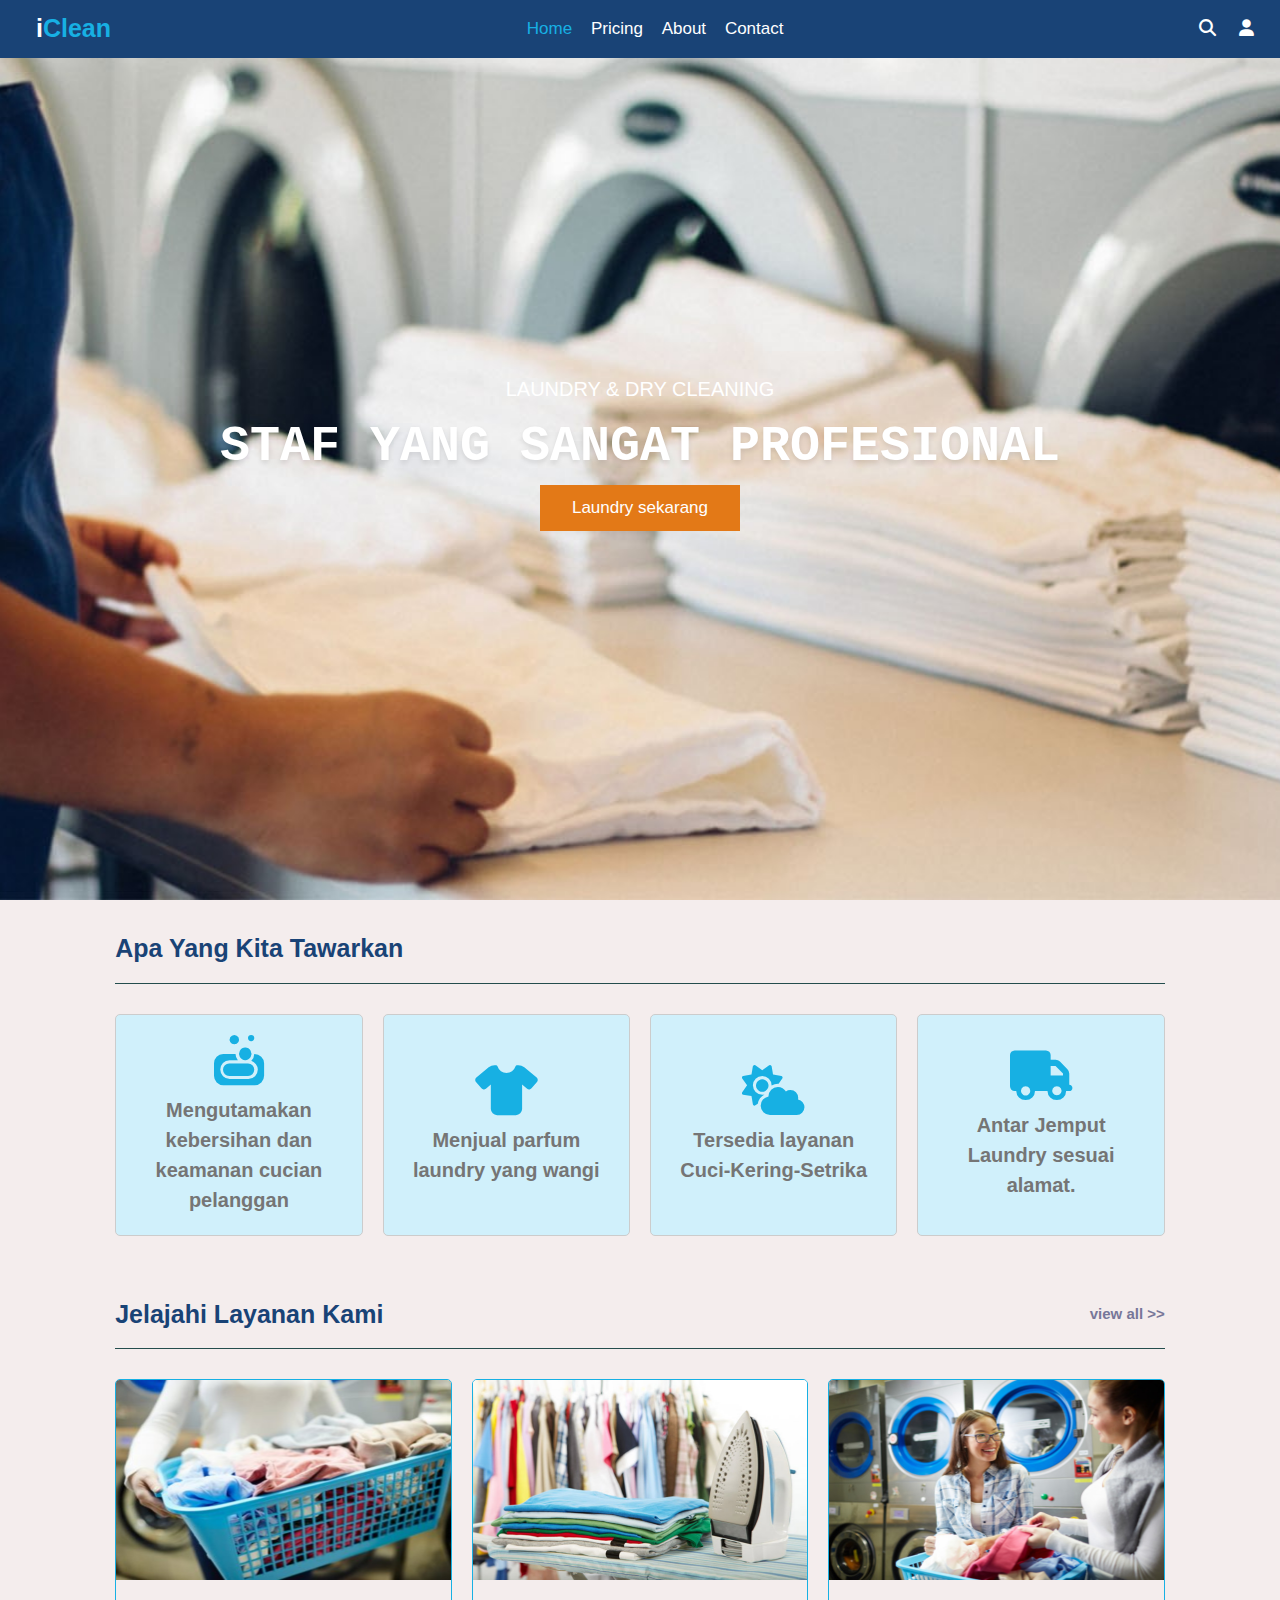
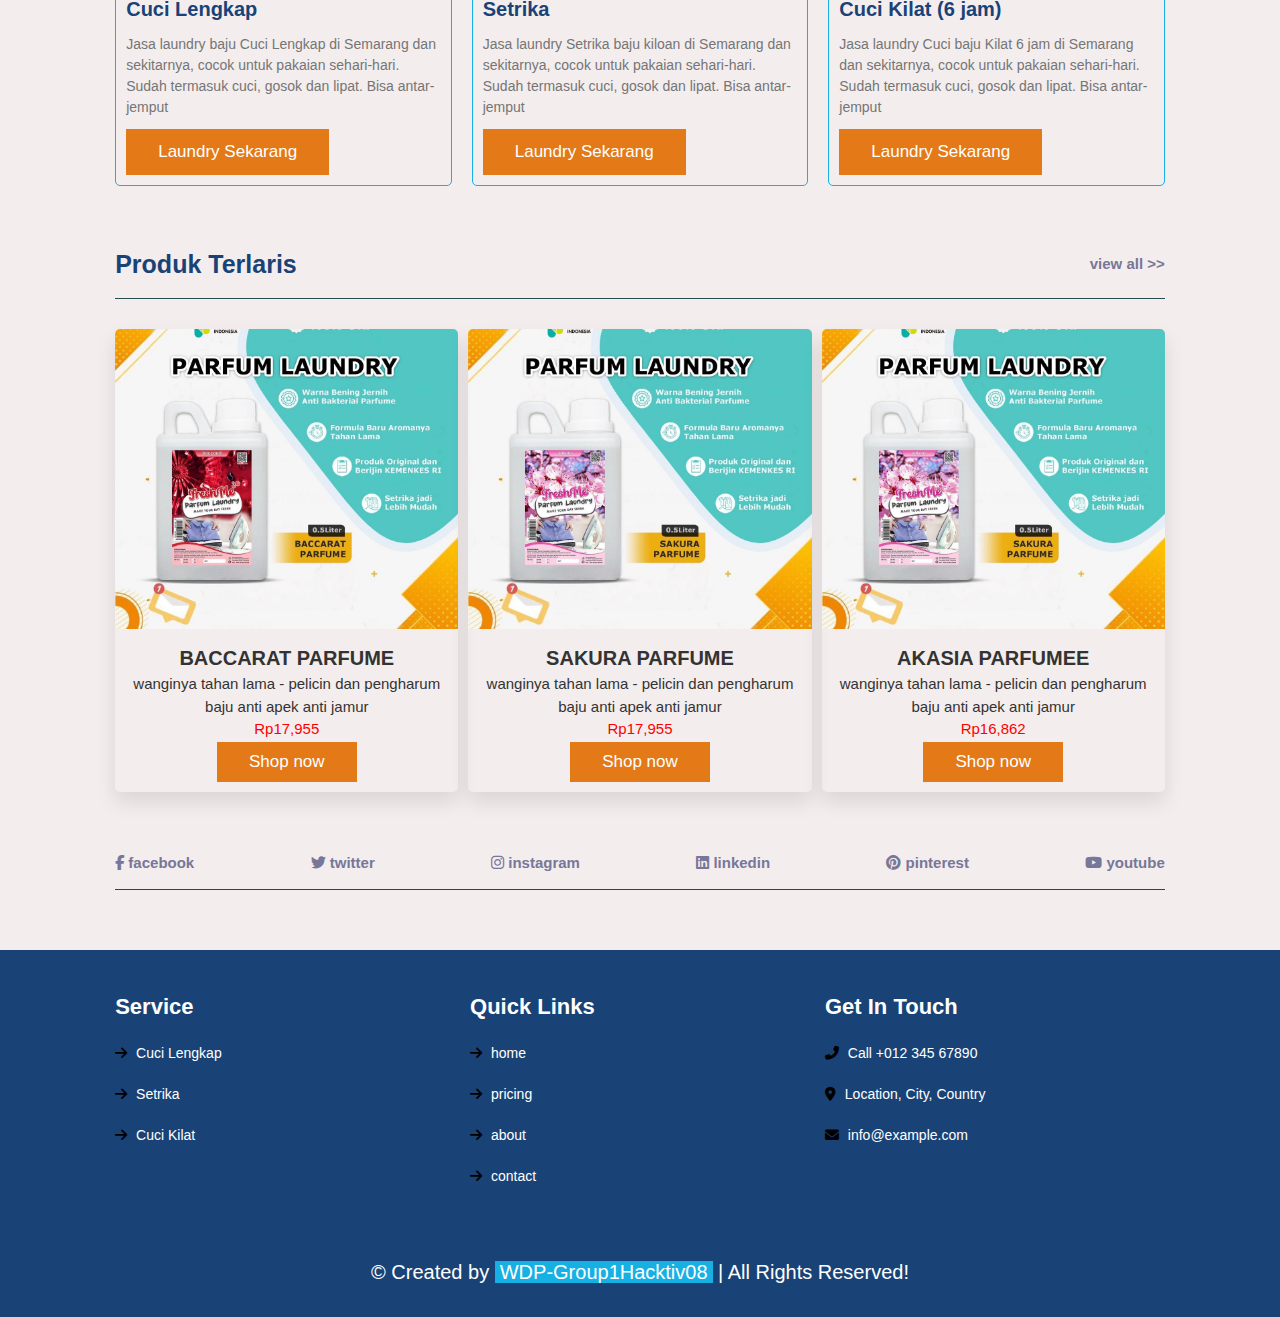
==== index.html @ bb3a73ad "memperbarui tampilan" ====
<!DOCTYPE html>
<html lang="en">

<head>
  <meta charset="UTF-8" />
  <meta http-equiv="X-UA-Compatible" content="IE=edge" />
  <meta name="viewport" content="width=device-width, initial-scale=1.0" />
  <link rel="stylesheet" type="text/css" href="css/style.css" />
  <link rel="stylesheet" href="https://cdnjs.cloudflare.com/ajax/libs/font-awesome/6.4.0/css/all.min.css" />
  <link href="https://unpkg.com/boxicons@2.1.1/css/boxicons.min.css" rel="stylesheet" />

  <title>iClean</title>
</head>

<body>
  <!-- Navbar Start -->
  <header>
    <div id="menu-bar" class="fas fa-bars"></div>

    <a href="index.html" class="logo"><span class="text-primary">i</span>Clean</a>

    <nav class="navbar">
      <a href="index.html" class="active">Home</a>
      <a href="pricing.html">Pricing</a>
      <a href="about.html">About</a>
      <a href="contact.html">Contact</a>
    </nav>

    <div class="icons">
      <i class="fas fa-search" id="search-btn"></i>
      <a href="login.html"><i class="fas fa-user" id="login-btn"></i></a>
    </div>

    <form action="" class="search-bar-container">
      <input type="search" id="search-bar" placeholder="search here..." />
      <label for="search-bar" class="fas fa-search"></label>
    </form>
  </header>
  <!-- Navbar End -->

  <!-- Carousel Start -->
  <section class="home" id="home" style="background-image: url('gambar/bg.jpg');">
    <div class="content">
      <p>LAUNDRY & DRY CLEANING</p>
      <h3>Staf yang Sangat Profesional</h3>
      <a href="pricing.html" class="btn">Laundry sekarang</a>
    </div>
  </section>
  <!-- Carousel End -->

  <!-- Services Start -->
  <section>
    <h1 class="title"><span>Apa Yang Kita Tawarkan</span></h1>
    <div class="icon-grid">
      <div class="icon-box">
        <i class="fa fa-soap"></i>
        <h4>Mengutamakan kebersihan dan keamanan cucian pelanggan</h4>
      </div>
      <div class="icon-box">
        <i class="fa fa-tshirt"></i>
        <h4>Menjual parfum laundry yang wangi</h4>
      </div>
      <div class="icon-box">
        <i class="fa fa-cloud-sun"></i>
        <h4>Tersedia layanan Cuci-Kering-Setrika</h4>
      </div>
      <div class="icon-box">
        <i class="fa fa-truck"></i>
        <h4>Antar Jemput Laundry sesuai alamat.</h4>
      </div>
    </div>
  </section>
  <!-- Services End -->

  <!-- Service Start -->
  <section class="packages" id="packages">

    <h1 class="title"> <span>Jelajahi Layanan Kami</span> <a href="pricing.html">view all >></a> </h1>

    <div class="produk-container">
      <div class="produk">
        <img src="gambar/service1.png" alt="Card Image">
        <div class="produk-body">
          <h5 class="produk-title">Cuci Lengkap</h5>
          <p class="produk-text">Jasa laundry baju Cuci Lengkap di Semarang dan sekitarnya, cocok untuk pakaian
            sehari-hari. Sudah termasuk cuci, gosok dan lipat. Bisa antar-jemput</p>
          <a href="pricing.html" class="btn btn-primary">Laundry Sekarang</a>
        </div>
      </div>
      <div class="produk">
        <img src="gambar/service2.png" alt="produk Image">
        <div class="produk-body">
          <h5 class="produk-title">Setrika</h5>
          <p class="produk-text">Jasa laundry Setrika baju kiloan di Semarang dan sekitarnya, cocok untuk pakaian
            sehari-hari. Sudah termasuk cuci, gosok dan lipat. Bisa antar-jemput</p>
          <a href="pricing.html" class="btn btn-primary">Laundry Sekarang</a>
        </div>
      </div>
      <div class="produk">
        <img src="gambar/service3.png" alt="produk Image">
        <div class="produk-body">
          <h5 class="produk-title">Cuci Kilat (6 jam)</h5>
          <p class="produk-text">Jasa laundry Cuci baju Kilat 6 jam di Semarang dan sekitarnya, cocok untuk pakaian
            sehari-hari. Sudah termasuk cuci, gosok dan lipat. Bisa antar-jemput</p>
          <a href="pricing.html" class="btn btn-primary">Laundry Sekarang</a>
        </div>
      </div>
  </section>
  <!-- Service End -->

  <!-- Produk Start -->
  <section class="packages" id="packages">

    <h1 class="title"> <span>Produk Terlaris</span> <a href="produk.html">view all >></a> </h1>

    <div class="box-container">
      <div class="box">
        <img src="gambar/produk11.jpeg" alt="">
        <div class="content">
          <h3>BACCARAT PARFUME</h3>
          <p>wanginya tahan lama - pelicin dan pengharum baju anti apek anti jamur</p>
          <div class="price">Rp17,955</div>
          <button class="btn" onclick="myFunction()">Shop now</button>
        </div>
      </div>

      <div class="box">
        <img src="gambar/produk5.jpeg" alt="">
        <div class="content">
          <h3>SAKURA PARFUME</h3>
          <p>wanginya tahan lama - pelicin dan pengharum baju anti apek anti jamur</p>
          <div class=" price">Rp17,955</div>
          <button class="btn" onclick="myFunction()">Shop now</button>
        </div>
      </div>

      <div class="box">
        <img src="gambar/produk5.jpeg" alt="">
        <div class="content">
          <h3>AKASIA PARFUMEE</h3>
          <p>wanginya tahan lama - pelicin dan pengharum baju anti apek anti jamur</p>
          <div class="price">Rp16,862</div>
          <button class="btn" onclick="myFunction()">Shop now</button>
        </div>
      </div>

    </div>

  </section>
  <!-- Produk End -->

  <!-- Footer Start -->
  <section>
    <h1 class="title">
      <a href="#"> <i class="fab fa-facebook-f"></i> facebook</a>
      <a href="#"> <i class="fab fa-twitter"></i> twitter</a>
      <a href="#"> <i class="fab fa-instagram"></i> instagram</a>
      <a href="#"> <i class="fab fa-linkedin"></i> linkedin</a>
      <a href="#"> <i class="fab fa-pinterest"></i> pinterest</a>
      <a href="#"> <i class='fab fa-youtube'></i></i> youtube</a>
    </h1>
  </section>

  <section class="footer">

    <div class="box-container">

      <div class="box">
        <h3> Service</h3>
        <a href="pricing.html"> <i class="fas fa-arrow-right"></i> Cuci Lengkap</a>
        <a href="pricing.html"> <i class="fas fa-arrow-right"></i> Setrika</a>
        <a href="pricing.html"> <i class="fas fa-arrow-right"></i> Cuci Kilat</a>
      </div>

      <div class="box">
        <h3> Quick Links</h3>
        <a href="index.html"> <i class="fas fa-arrow-right"></i> home</a>
        <a href="pricing.html"> <i class="fas fa-arrow-right"></i> pricing</a>
        <a href="about.html"> <i class="fas fa-arrow-right"></i> about</a>
        <a href="contact.html"> <i class="fas fa-arrow-right"></i> contact</a>
      </div>

      <div class="box">
        <h3> Get In Touch</h3>
        <a href="#"> <i class="fa fa-phone-alt mr-2"></i> Call +012 345 67890</a>
        <a href="#"> <i class="fa fa-map-marker-alt mr-2"></i> Location, City, Country</a>
        <a href="#"> <i class="fa fa-envelope mr-2"></i> info@example.com</a>
      </div>
    </div>

  </section>

  <section class="credit">
    <p>© Created by <a href="#">WDP-Group1Hacktiv08</a> | All Rights Reserved!</a></p>
  </section>
  <!-- Footer End -->


  <!-- Javascript -->
  <script src="js/script.js"></script>
</body>

</html>
---- css/style.css ----
@import url("https://fonts.googleapis.com/css2?family=Nunito:ital,wght@0,700;1,600&family=Oswald:wght@377&family=Satisfy&family=Spline+Sans:wght@300;400&display=swap");

:root {
  --blue: #17b0e3;
  --blue2: #194376;
  --orange: #e37917;
  --white: #dbedff;
}

* {
  font-family: sans-serif;
  margin: 0;
  padding: 0;
  box-sizing: border-box;
  outline: none;
  border: none;
  text-decoration: none;
  transition: all 0.2s linear;
}

body {
  margin: 0;
  font-family: "Open Sans", sans-serif;
  font-size: 1rem;
  font-weight: 400;
  line-height: 1.5;
  color: #757575;
  text-align: left;
  background-color: #f4eded;
}

*::selection {
  background: var(--orange);
  color: white;
}

html {
  font-size: 62.5%;
  overflow-x: hidden;
  scroll-padding-top: 6rem;
  scroll-behavior: smooth;
}

section {
  padding: 3rem 9%;
}

.btn {
  display: inline-block;
  margin-top: 0.1rem;
  background: var(--orange);
  color: white;
  padding: 0.8rem 3rem;
  border: 0.2rem solid var(--orange);
  cursor: pointer;
  font-size: 1.7rem;
}

.btn:hover {
  background: rgba(255, 165, 0, 0.5);
  color: #b7cdb5;
}

header {
  position: fixed;
  top: 0;
  left: 0;
  right: 0;
  display: flex;
  align-items: center;
  justify-content: space-between;
  padding: 10px 6px;
  z-index: 1000;
  background: #194376;
}

header .logo {
  margin-left: 30px;
  font-size: 25px;
  font-weight: bolder;
  color: var(--blue);
}

header .logo span {
  color: white;
}

header .navbar a {
  color: white;
  font-size: 17px;
  margin: 0 0.8rem;
}

header .navbar a:hover {
  color: #17b0e3;
}

header .navbar .active {
  color: #17b0e3;
}

header .icons i {
  color: white;
  font-size: 17px;
  margin-right: 2rem;
  cursor: pointer;
}

header .icons i:hover {
  color: #17b0e3;
}

header .search-bar-container {
  position: absolute;
  top: 100%;
  left: 0;
  right: 0;
  padding: 10px 15px;
  border-top: 1px solid #000;
  display: flex;
  align-items: center;
  z-index: 1001;
  clip-path: polygon(0 0, 100% 0, 100% 0, 0 0);
}

header .search-bar-container.active {
  clip-path: polygon(0 0, 100% 0, 100% 100%, 0 100%);
}

header .search-bar-container #search-bar {
  width: 20%;
  padding: 3px 6px;
  text-transform: none;
  margin-left: 80%;
  color: black;
  font-size: 15px;
  border-color: #194376;
  border-radius: 2px;
}

header .search-bar-container label {
  color: black;
  cursor: pointer;
  font-size: 15px;
  margin-left: 10px;
}

header .search-bar-container label:hover {
  color: white;
}

.login-form-container {
  position: fixed;
  top: -120%;
  left: 0;
  z-index: 10000;
  min-height: 100vh;
  width: 100%;
  background: rgba(0, 0, 0, 0.7);
  display: flex;
  align-items: center;
  justify-content: center;
}

.login-form-container.active {
  top: 0;
}

.login-form-container form {
  margin: 2rem;
  padding: 1.5rem 2rem;
  border-radius: 0.5rem;
  background: white;
  width: 50rem;
}

.login-form-container form h3 {
  font-size: 2.5rem;
  color: #444;
  text-transform: uppercase;
  text-align: center;
  padding: 1rem 0;
}

.login-form-container form .box {
  width: 100%;
  padding: 1rem;
  font-size: 1.7rem;
  color: black;
  margin: 0.6rem 0;
  border: 0.1rem solid rgba(0, 0, 0, 0.3);
  text-transform: none;
}

.login-form-container form .box:focus {
  border-color: var(--orange);
}

.login-form-container form #remember {
  margin: 2rem 0;
}

.login-form-container form label {
  font-size: 1.5rem;
}

.login-form-container form .btn {
  display: block;
  width: 100%;
}

.login-form-container form p {
  padding: 1.5px 0;
  font-size: 13px;
  color: #666;
}

.login-form-container form p a {
  color: var(--orange);
}

.login-form-container form p a:hover {
  color: #333;
  text-decoration: underline;
}

.login-form-container #form-close {
  position: absolute;
  top: 1rem;
  right: 2rem;
  font-size: 15px;
  color: #fff;
  cursor: pointer;
}

#menu-bar {
  color: white;
  border: 1px solid white;
  border-radius: 0.1rem;
  font-size: 17px;
  padding: 6px 10px;
  cursor: pointer;
  display: none;
}

.home {
  min-height: 100vh;
  display: flex;
  align-items: center;
  justify-content: center;
  flex-flow: column;
  position: relative;
  z-index: 0;
  background-size: cover;
  background-position-x: center;
}

.home .content {
  text-align: center;
}

.home .content h3 {
  font-size: 5rem;
  font-family: monospace;
  color: #fff;
  text-transform: uppercase;
  text-shadow: 0 0.3rem 0.5rem rgba(0, 0, 0, 0.1);
}

.home .content p {
  font-size: 2rem;
  color: #fff;
  padding: 0.5rem 0;
}

.heading {
  background: #17b0e3;
  display: -webkit-box;
  display: -ms-flexbox;
  display: flex;
  -webkit-box-align: center;
  -ms-flex-align: center;
  align-items: center;
  -webkit-box-pack: justify;
  -ms-flex-pack: justify;
  justify-content: space-between;
  padding-top: 9rem;
  padding-bottom: 2rem;
}

.heading h3 {
  font-size: 2.5rem;
  text-transform: uppercase;
  color: #fff;
}

.heading p {
  color: #fff;
  font-size: 2rem;
}

.heading p span {
  color: #194376;
}

.heading p a {
  color: #fff;
}

.heading p a:hover {
  color: var(--orange);
}

.banner-container {
  display: -ms-grid;
  display: grid;
  -ms-grid-columns: (minmax(30rem, 1fr)) [auto-fit];
  grid-template-columns: repeat(auto-fit, minmax(30rem, 1fr));
  gap: 1.5rem;
}

.banner-container .banner {
  height: 25rem;
  overflow: hidden;
  position: relative;
}

.banner-container .banner img {
  height: 100%;
  width: 100%;
  border-radius: 1rem;
  -o-object-fit: cover;
  object-fit: cover;
}

.banner-container .banner:hover img {
  -webkit-transform: scale(1.2);
  transform: scale(1.2);
}

.banner-container .banner .content {
  position: absolute;
  top: 50%;
  left: 2rem;
  -webkit-transform: translateY(-50%);
  transform: translateY(-50%);
}

.banner-container .banner .content span {
  font-size: 1.7rem;
  color: #779;
}

.banner-container .banner .content h3 {
  padding-top: 0.5rem;
  font-size: 2.2rem;
  color: #244d4d;
}

.banner-container .banner .content .btn {
  padding: 0.7rem 2.5rem;
}

.category .box-container {
  display: -ms-grid;
  display: grid;
  -ms-grid-columns: (minmax(16rem, 1fr)) [auto-fit];
  grid-template-columns: repeat(auto-fit, minmax(16rem, 1fr));
  gap: 1.5rem;
}

.category .box-container .box {
  padding: 1rem 0.1rem;
  border: 0.3rem solid #525e4c;
  text-align: center;
}

.category .box-container .box:hover {
  background: #525e4c;
}

.category .box-container .box:hover img {
  -webkit-filter: invert(1);
  filter: invert(1);
}

.category .box-container .box:hover h3 {
  color: #fff;
}

.category .box-container .box img {
  height: 6rem;
  margin-bottom: 1rem;
}

.category .box-container .box h3 {
  font-size: 1.7rem;
  color: #244d4d;
}

.packages .box-container {
  display: flex;
  flex-wrap: wrap;
  grid-template-columns: repeat(auto-fit, minmax(150px, 1fr));
  gap: 1rem;
}

.packages .box-container .box {
  flex: 1 1 30rem;
  border-radius: 0.5rem;
  overflow: hidden;
  box-shadow: 0 1rem 2rem rgba(0, 0, 0, 0.1);
}

.packages .box-container .box .content {
  padding: 1rem;
  text-align: center;
}

.packages .box-container .box .content p {
  font-size: 1.5rem;
  color: #333;
}

.packages .box-container .box .content h3 {
  font-size: 2rem;
  color: #333;
}

.packages .box-container .box .content .price {
  font-size: 1.5rem;
  color: red;
}

.packages .box-container .box img {
  height: 30rem;
  width: 100%;
  object-fit: cover;
}

.title {
  display: -webkit-box;
  display: -ms-flexbox;
  display: flex;
  -webkit-box-align: center;
  -ms-flex-align: center;
  align-items: center;
  -webkit-box-pack: justify;
  -ms-flex-pack: justify;
  justify-content: space-between;
  margin-bottom: 3rem;
  border-bottom: 0.1rem solid #244d4d;
  padding-bottom: 1.5rem;
}

.title span {
  font-size: 2.5rem;
  color: #194376;
}

.title a {
  font-size: 1.5rem;
  color: #779;
}

.title a:hover {
  color: #244d4d;
}

/* Contact */
.contact .row {
  display: flex;
  flex-wrap: wrap-reverse;
  gap: 1.5rem;
  align-items: center;
}

.contact .row h3 {
  font-size: 3.5rem;
  text-align: left;
}

.contact .row form {
  flex: 1 1 40rem;
  padding: 2rem 2.5rem;
  box-shadow: 0 0.5rem 1.5rem rgba(0, 0, 0, 0.1);
  border: 0.1rem solid rgba(0, 0, 0, 0.1);
  background: #fff;
  border-radius: 0.5rem;
}

.contact .row .image {
  flex: 1 1 40rem;
}

.contact .row .image img {
  width: 100%;
}

.contact .row form .box {
  padding: 1rem;
  font-size: 1.7rem;
  color: #333;
  text-transform: none;
  border: 0.1rem solid rgba(0, 0, 0, 0.1);
  border-radius: 0.5rem;
  margin: 0.7rem 0;
  width: 100%;
}

.contact .row form .box:focus {
  border-color: var(--pink);
}

.contact .row form textarea {
  height: 15rem;
  resize: none;
}

/*signup*/
.signup-container,
.login-container {
  display: flex;
  justify-content: center;
  align-items: center;
}

.close {
  margin-left: 90%;
  margin-top: 20px;
  height: 20px;
  width: 20px;
}

.close:hover {
  background-color: #060116;
}


.login-form,
.signup-form {
  margin-left: 50px;
  width: 400px;
  padding: 40px;
  background-color: #fff;
  box-shadow: 0 0 10px rgba(0, 0, 0, 0.1);
}

.signup-form h2,
.login-form h2 {
  text-align: center;
  margin-bottom: 20px;
  color: #000;
}

.form-group {
  margin-bottom: 20px;
}

.form-group label {
  display: block;
  font-weight: 600;
  margin-bottom: 5px;
}

.form-group input {
  width: 100%;
  padding: 10px;
  border: 1px solid #ddd;
  border-radius: 5px;
}

.signup-form p,
.login-form p {
  font-size: 12px;
  color: #000;
}

.signup-form a,
.login-form a {
  font-size: 12px;
  color: blue;
}

.btn-login {
  display: block;
  width: 100%;
  padding: 10px;
  background-color: #4CAF50;
  color: #fff;
  border: none;
  border-radius: 5px;
  cursor: pointer;
  transition: background-color 0.3s ease;
}

.btn-login:hover {
  background-color: #3E8E41;
}




/* About */
.about .row {
  display: flex;
  align-items: center;
  gap: 2rem;
  flex-wrap: wrap;
  padding: 2rem 0;
  padding-bottom: 3rem;
}

.about .row .video-container {
  flex: 1 1 40rem;
  position: relative;
}

.about .row .video-container video {
  width: 100%;
  border: 1.5rem solid #fff;
  border-radius: 0.5rem;
  box-shadow: 0 0.5rem 1rem rgba(0, 0, 0, 0.1);
  height: 100%;
  object-fit: cover;
}

.about .row .video-container h3 {
  position: absolute;
  top: 50%;
  transform: translateY(-50%);
  font-size: 3rem;
  background: #fff;
  width: 100%;
  padding: 1rem 2rem;
  text-align: center;
  mix-blend-mode: screen;
}

.about .row .content {
  flex: 1 1 40rem;
}

.about .row .content h3 {
  font-size: 3rem;
  color: #333;
}

.about .row .content p {
  font-size: 1.5rem;
  color: #999;
  padding: 0.5rem 0;
  padding-top: 1rem;
  line-height: 1.5;
}

/* pesan */
.container {
  max-width: 1200px;
}

.container-contact {
  width: 100%;
  min-height: 100vh;
  display: -webkit-box;
  display: -webkit-flex;
  display: -moz-box;
  display: -ms-flexbox;
  display: flex;
  flex-wrap: wrap;
  justify-content: center;
  align-items: center;
  padding: 15px;
  background: #b7cdb5;
}

.wrap-contact100 {
  width: 500px;
  background: #fff;
  border-radius: 10px;
  overflow: hidden;
  padding: 42px 55px 45px 55px;
}

.contact100-form {
  width: 100%;
}

.contact100-form-title {
  display: block;
  font-family: Helvetica, sans-serif;
  font-size: 35px;
  font-weight: 900;
  color: #333333;
  line-height: 1.2;
  text-align: center;
  padding-bottom: 44px;
}

.wrap-input100 {
  width: 100%;
  position: relative;
  border-bottom: 2px solid #d9d9d9;
  padding-bottom: 13px;
  margin-bottom: 27px;
}

.label-input100 {
  font-family: Helvetica, sans-serif;
  font-size: 13px;
  color: #666666;
  line-height: 1.5;
  padding-left: 5px;
}

.input100 {
  display: block;
  width: 100%;
  background: transparent;
  font-family: Helvetica, sans-serif;
  font-size: 18px;
  color: #333333;
  line-height: 1.2;
  padding: 0 5px;
}

.focus-input100 {
  position: absolute;
  display: block;
  width: 100%;
  height: 100%;
  top: 0;
  left: 0;
  pointer-events: none;
}

.focus-input100::before {
  content: "";
  display: block;
  position: absolute;
  bottom: -2px;
  left: 0;
  width: 0;
  height: 2px;
  -webkit-transition: all 0.4s;
  -o-transition: all 0.4s;
  -moz-transition: all 0.4s;
  transition: all 0.4s;
  background: #7f7f7f;
}

input.input100 {
  height: 40px;
}

textarea.input100 {
  min-height: 110px;
  padding-top: 9px;
  padding-bottom: 13px;
}

.input100:focus+.focus-input100::before {
  width: 100%;
}

.has-val.input100+.focus-input100::before {
  width: 100%;
}

@media (max-width: 576px) {
  .wrap-contact100 {
    padding: 72px 15px 65px 15px;
  }
}

/* footer */
.footer {
  background: #194376;
}

.footer .box-container {
  display: -ms-grid;
  display: grid;
  -ms-grid-columns: (minmax(25rem, 1fr)) [auto-fit];
  grid-template-columns: repeat(auto-fit, minmax(25rem, 1fr));
  gap: 1.5rem;
}

.footer .box-container .box h3 {
  font-size: 2.2rem;
  color: white;
  padding: 1rem 0;
}

.footer .box-container .box p {
  font-size: 1.6rem;
  color: white;
  padding-bottom: 1rem;
}

.footer .box-container .box a {
  font-size: 1.4rem;
  color: white;
  padding: 1rem 0;
  display: block;
}

.footer .box-container .box a:hover {
  color: #000;
}

.footer .box-container .box a:hover i {
  padding-right: 2rem;
}

.footer .box-container .box a i {
  padding-right: 0.5rem;
  color: #000;
}

.footer .box-container .box form input[type="email"] {
  width: 100%;
  padding: 1rem 1.2rem;
  font-size: 1.6rem;
  color: #244d4d;
  text-transform: none;
  margin: 0.7rem 0;
  border: 0.1rem solid #244d4d;
}

.credit {
  text-align: center;
  font-size: 2rem;
  color: white;
  background: #194376;
}

.credit a {
  text-align: center;
  font-size: 2rem;
  color: white;
  background: #17b0e3;
  padding: 0px 5px;
}

.credit a:hover {
  text-align: center;
  font-size: 2rem;
  color: white;
  background: orange;
  padding: 5px;
}

/* Responsive */
@media (max-width: 1200px) {
  html {
    font-size: 55%;
  }
}

@media (max-width: 991px) {
  header {
    padding: 2rem;
  }
}

@media (max-width: 768px) {
  #menu-bar {
    display: initial;
  }

  header .navbar {
    position: absolute;
    top: 100%;
    right: 0;
    left: 0;
    background: #194376;
    border-top: 0.1rem solid rgba(255, 255, 255, 0.2);
    padding: 1rem 2rem;
    clip-path: polygon(0 0, 100% 0, 100% 0, 0 0);
  }

  header .navbar.active {
    clip-path: polygon(0 0, 100% 0, 100% 100%, 0 100%);
  }

  header .navbar a {
    display: block;
    border-radius: 0.3rem;
    padding: 1.5rem;
    margin: 1.5rem 0;
  }

}

@media (max-width: 576px) {
  .wrap-contact100 {
    padding: 72px 15px 65px 15px;
  }
}

@media (max-width: 450px) {
  html {
    font-size: 50%;
  }
}

/* Produk index.html */
.produk-container {
  display: grid;
  grid-template-columns: repeat(auto-fit, minmax(150px, 1fr));
  gap: 20px;
}

.produk {
  border: 1px solid #17b0e3;
  border-radius: 5px;
  overflow: hidden;
}

.produk img {
  width: 100%;
  height: 200px;
  object-fit: cover;
}

.produk-body {
  padding: 10px;
}

.produk-title {
  color: #194376;
  font-size: 20px;
  margin: 0 0 10px 0;
}

.produk-text {
  font-size: 14px;
  margin: 0 0 10px 0;
}

/* Box icon halaman home*/
.icon-grid {
  display: grid;
  grid-template-columns: repeat(auto-fit, minmax(140px, 1fr));
  gap: 20px;
}

.icon-box {
  display: flex;
  flex-direction: column;
  justify-content: center;
  align-items: center;
  border: 1px solid #ccc;
  border-radius: 5px;
  padding: 20px;
  background-color: #d0f0fb;
}

.icon-box i {
  color: #17b0e3;
  font-size: 50px;
  margin-bottom: 10px;
}

.icon-box h4 {
  font-size: 20px;
  margin: 0;
  text-align: center;
}

#map {
  width: 100%;
  height: 400px;
}
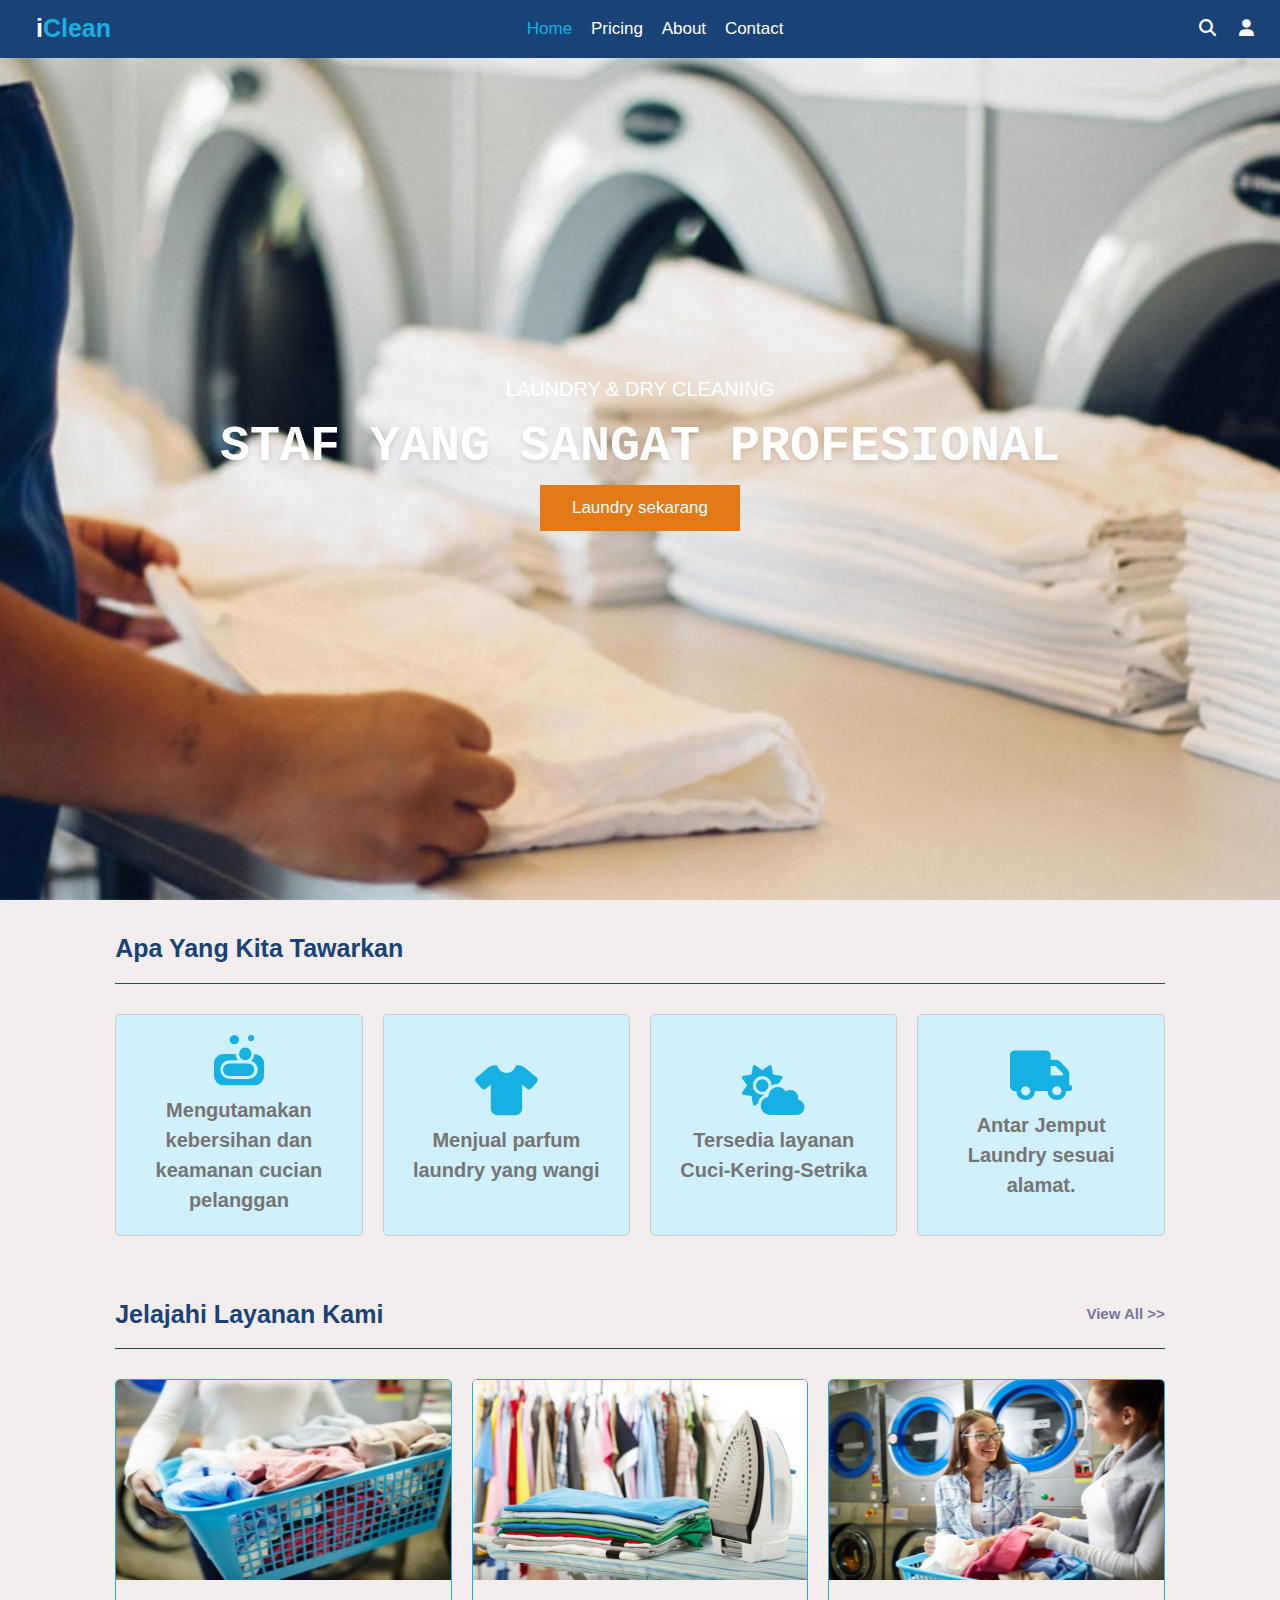
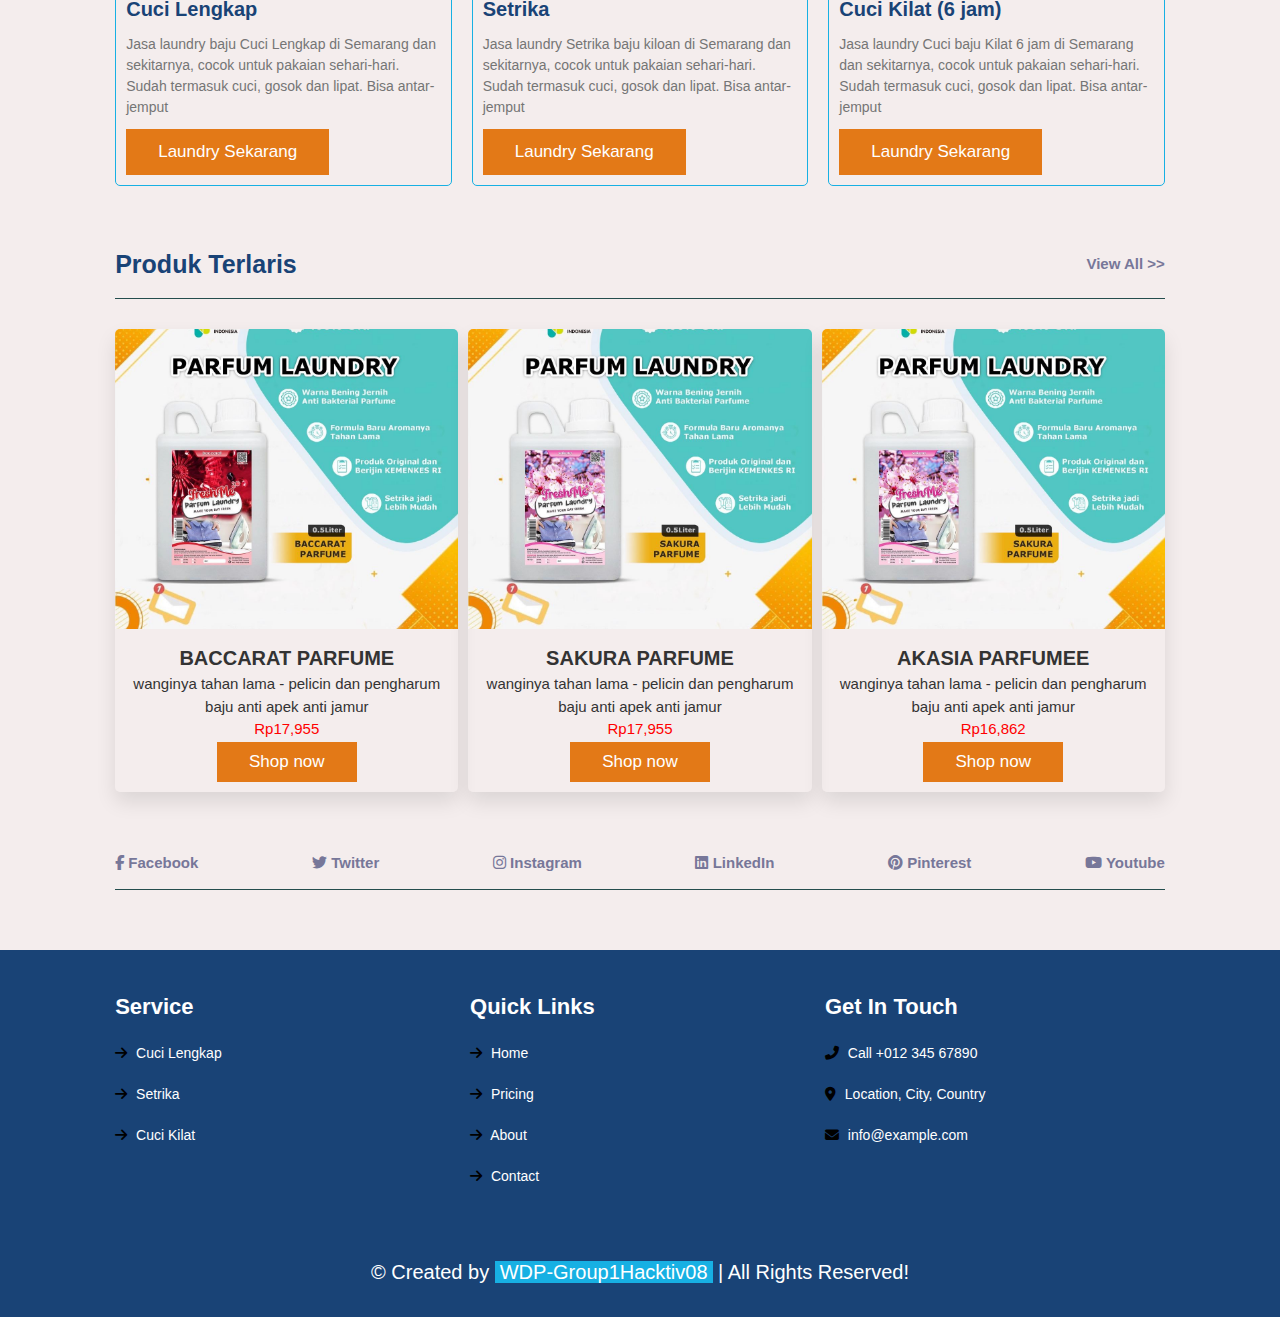
==== commit d900c184: "merapikan page home" ====
--- a/index.html
+++ b/index.html
@@ -75,7 +75,7 @@
   <!-- Service Start -->
   <section class="packages" id="packages">
 
-    <h1 class="title"> <span>Jelajahi Layanan Kami</span> <a href="pricing.html">view all >></a> </h1>
+    <h1 class="title"> <span>Jelajahi Layanan Kami</span> <a href="pricing.html">View All >></a> </h1>
 
     <div class="produk-container">
       <div class="produk">
@@ -111,7 +111,7 @@
   <!-- Produk Start -->
   <section class="packages" id="packages">
 
-    <h1 class="title"> <span>Produk Terlaris</span> <a href="produk.html">view all >></a> </h1>
+    <h1 class="title"> <span>Produk Terlaris</span> <a href="produk.html">View All >></a> </h1>
 
     <div class="box-container">
       <div class="box">
@@ -152,12 +152,12 @@
   <!-- Footer Start -->
   <section>
     <h1 class="title">
-      <a href="#"> <i class="fab fa-facebook-f"></i> facebook</a>
-      <a href="#"> <i class="fab fa-twitter"></i> twitter</a>
-      <a href="#"> <i class="fab fa-instagram"></i> instagram</a>
-      <a href="#"> <i class="fab fa-linkedin"></i> linkedin</a>
-      <a href="#"> <i class="fab fa-pinterest"></i> pinterest</a>
-      <a href="#"> <i class='fab fa-youtube'></i></i> youtube</a>
+      <a href="#"> <i class="fab fa-facebook-f"></i> Facebook</a>
+      <a href="#"> <i class="fab fa-twitter"></i> Twitter</a>
+      <a href="#"> <i class="fab fa-instagram"></i> Instagram</a>
+      <a href="#"> <i class="fab fa-linkedin"></i> LinkedIn</a>
+      <a href="#"> <i class="fab fa-pinterest"></i> Pinterest</a>
+      <a href="#"> <i class='fab fa-youtube'></i></i> Youtube</a>
     </h1>
   </section>
 
@@ -174,10 +174,10 @@
 
       <div class="box">
         <h3> Quick Links</h3>
-        <a href="index.html"> <i class="fas fa-arrow-right"></i> home</a>
-        <a href="pricing.html"> <i class="fas fa-arrow-right"></i> pricing</a>
-        <a href="about.html"> <i class="fas fa-arrow-right"></i> about</a>
-        <a href="contact.html"> <i class="fas fa-arrow-right"></i> contact</a>
+        <a href="index.html"> <i class="fas fa-arrow-right"></i> Home</a>
+        <a href="pricing.html"> <i class="fas fa-arrow-right"></i> Pricing</a>
+        <a href="about.html"> <i class="fas fa-arrow-right"></i> About</a>
+        <a href="contact.html"> <i class="fas fa-arrow-right"></i> Contact</a>
       </div>
 
       <div class="box">
--- a/css/style.css
+++ b/css/style.css
@@ -536,7 +536,6 @@
   background-color: #060116;
 }
 
-
 .login-form,
 .signup-form {
   margin-left: 50px;
@@ -586,7 +585,7 @@
   display: block;
   width: 100%;
   padding: 10px;
-  background-color: #4CAF50;
+  background-color: #4caf50;
   color: #fff;
   border: none;
   border-radius: 5px;
@@ -595,11 +594,8 @@
 }
 
 .btn-login:hover {
-  background-color: #3E8E41;
-}
-
-
-
+  background-color: #3e8e41;
+}
 
 /* About */
 .about .row {
@@ -759,11 +755,11 @@
   padding-bottom: 13px;
 }
 
-.input100:focus+.focus-input100::before {
-  width: 100%;
-}
-
-.has-val.input100+.focus-input100::before {
+.input100:focus + .focus-input100::before {
+  width: 100%;
+}
+
+.has-val.input100 + .focus-input100::before {
   width: 100%;
 }
 
@@ -972,4 +968,4 @@
 #map {
   width: 100%;
   height: 400px;
-}+}
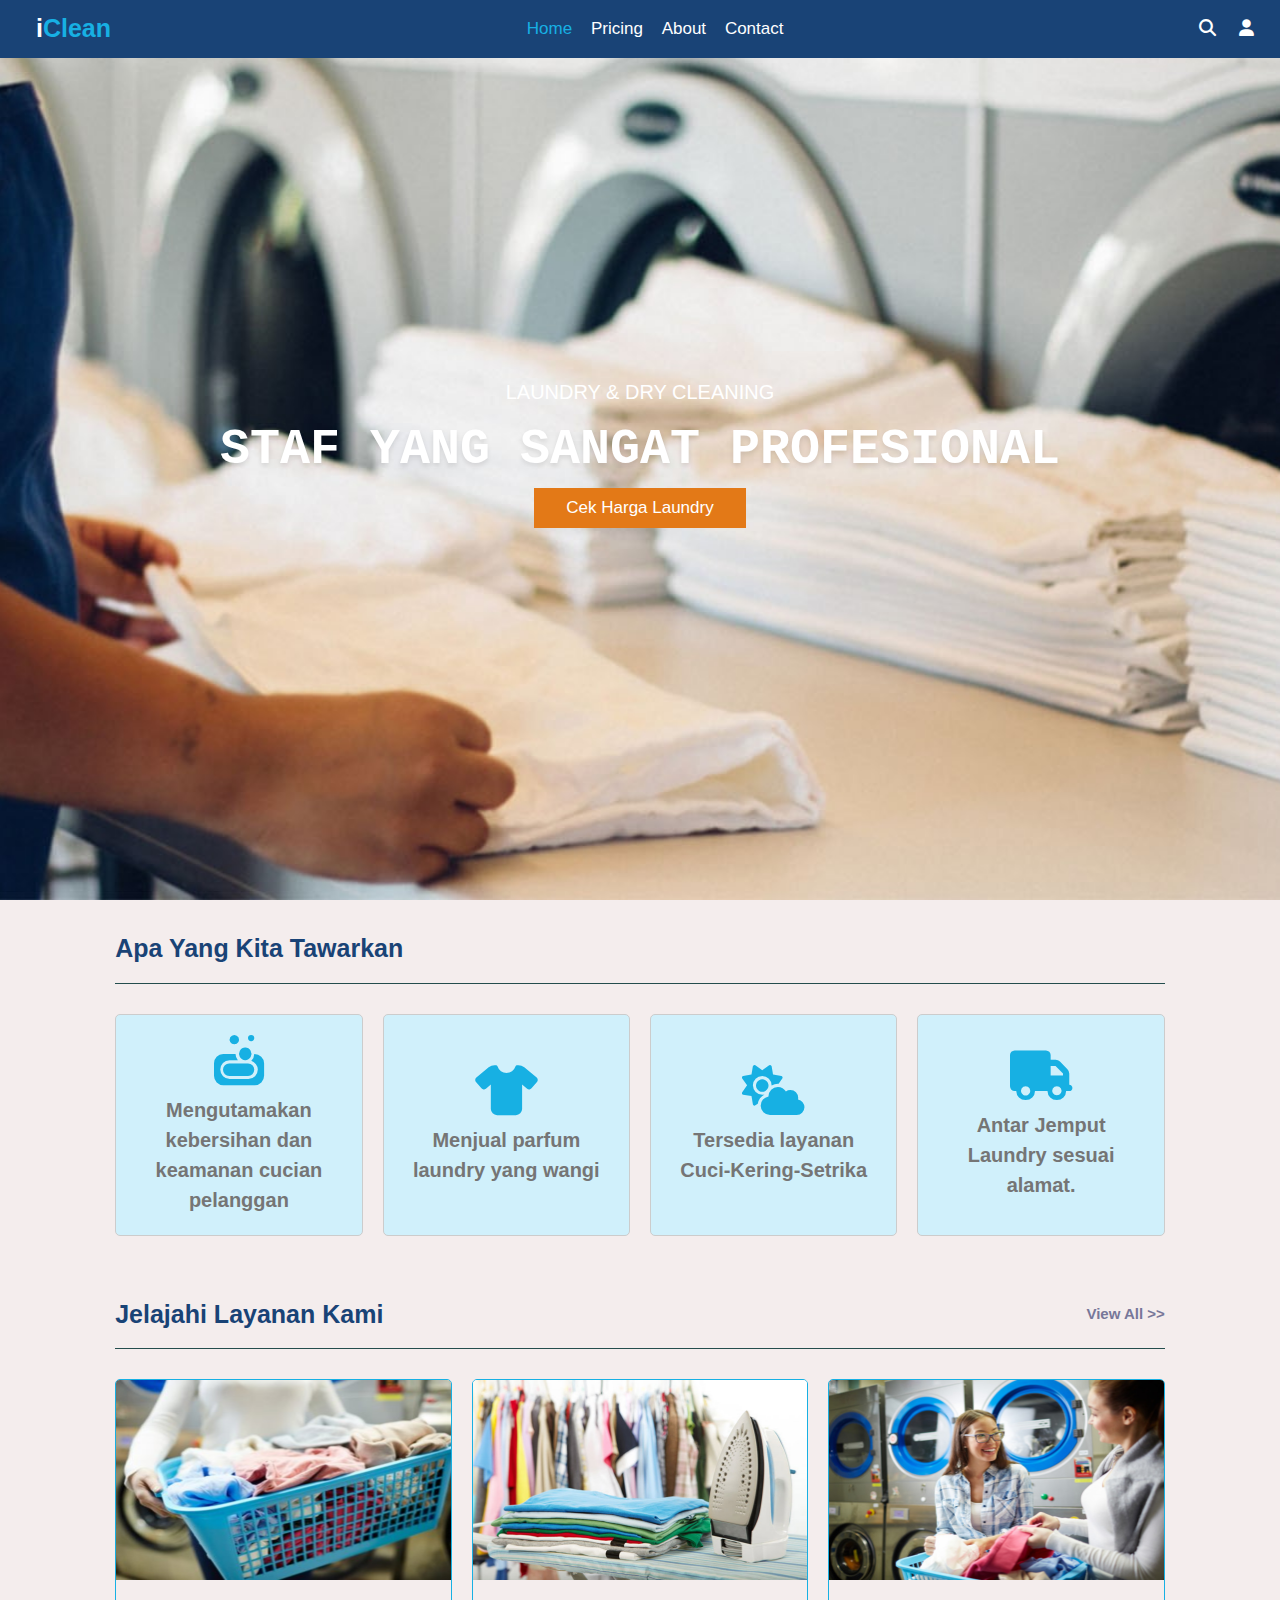
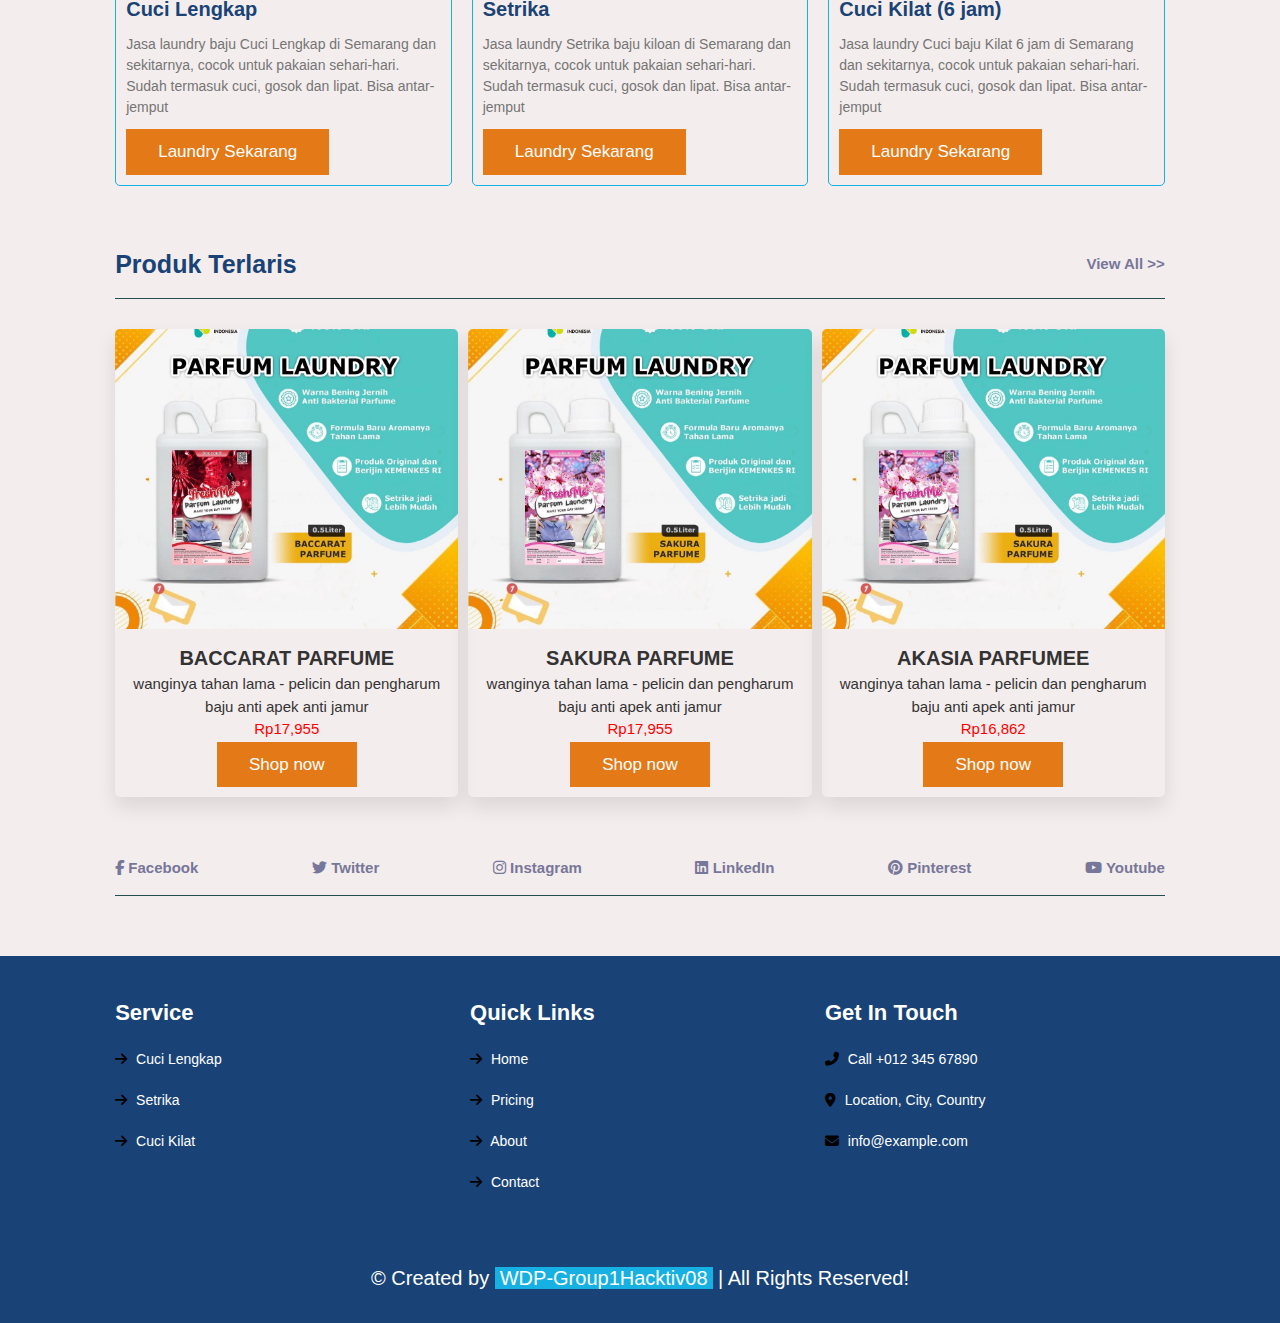
==== commit 409dc8cf: "update" ====
--- a/index.html
+++ b/index.html
@@ -43,10 +43,11 @@
     <div class="content">
       <p>LAUNDRY & DRY CLEANING</p>
       <h3>Staf yang Sangat Profesional</h3>
-      <a href="pricing.html" class="btn">Laundry sekarang</a>
+      <button type="button"class="btn"data-bs-toggle="modal" data-bs-target="#staticBackdropSlide1">Cek Harga Laundry</button>
     </div>
   </section>
   <!-- Carousel End -->
+
 
   <!-- Services Start -->
   <section>
@@ -120,7 +121,7 @@
           <h3>BACCARAT PARFUME</h3>
           <p>wanginya tahan lama - pelicin dan pengharum baju anti apek anti jamur</p>
           <div class="price">Rp17,955</div>
-          <button class="btn" onclick="myFunction()">Shop now</button>
+          <a href="produk.html" class="btn" onclick="myFunction()">Shop now</a>
         </div>
       </div>
 
@@ -130,7 +131,7 @@
           <h3>SAKURA PARFUME</h3>
           <p>wanginya tahan lama - pelicin dan pengharum baju anti apek anti jamur</p>
           <div class=" price">Rp17,955</div>
-          <button class="btn" onclick="myFunction()">Shop now</button>
+          <a href="produk.html" class="btn" onclick="myFunction()">Shop now</a> 
         </div>
       </div>
 
@@ -140,7 +141,7 @@
           <h3>AKASIA PARFUMEE</h3>
           <p>wanginya tahan lama - pelicin dan pengharum baju anti apek anti jamur</p>
           <div class="price">Rp16,862</div>
-          <button class="btn" onclick="myFunction()">Shop now</button>
+          <a href="produk.html" class="btn" onclick="myFunction()">Shop now</a>
         </div>
       </div>
 
--- a/css/style.css
+++ b/css/style.css
@@ -886,7 +886,6 @@
     padding: 1.5rem;
     margin: 1.5rem 0;
   }
-
 }
 
 @media (max-width: 576px) {
@@ -969,3 +968,36 @@
   width: 100%;
   height: 400px;
 }
+
+#popup {
+  position: fixed;
+  top: 0;
+  left: 0;
+  width: 100%;
+  height: 100%;
+  background-color: rgba(0, 0, 0, 0.5);
+  display: none;
+  align-items: center;
+  justify-content: center;
+  z-index: 9999;
+}
+
+.popup-content {
+  background-color: #fff;
+  padding: 20px;
+  max-width: 400px;
+  text-align: center;
+}
+
+#closePopup {
+  margin-top: 10px;
+  background-color: #333;
+  color: #fff;
+  border: none;
+  padding: 10px 20px;
+  cursor: pointer;
+}
+
+#closePopup:hover {
+  background-color: #555;
+}
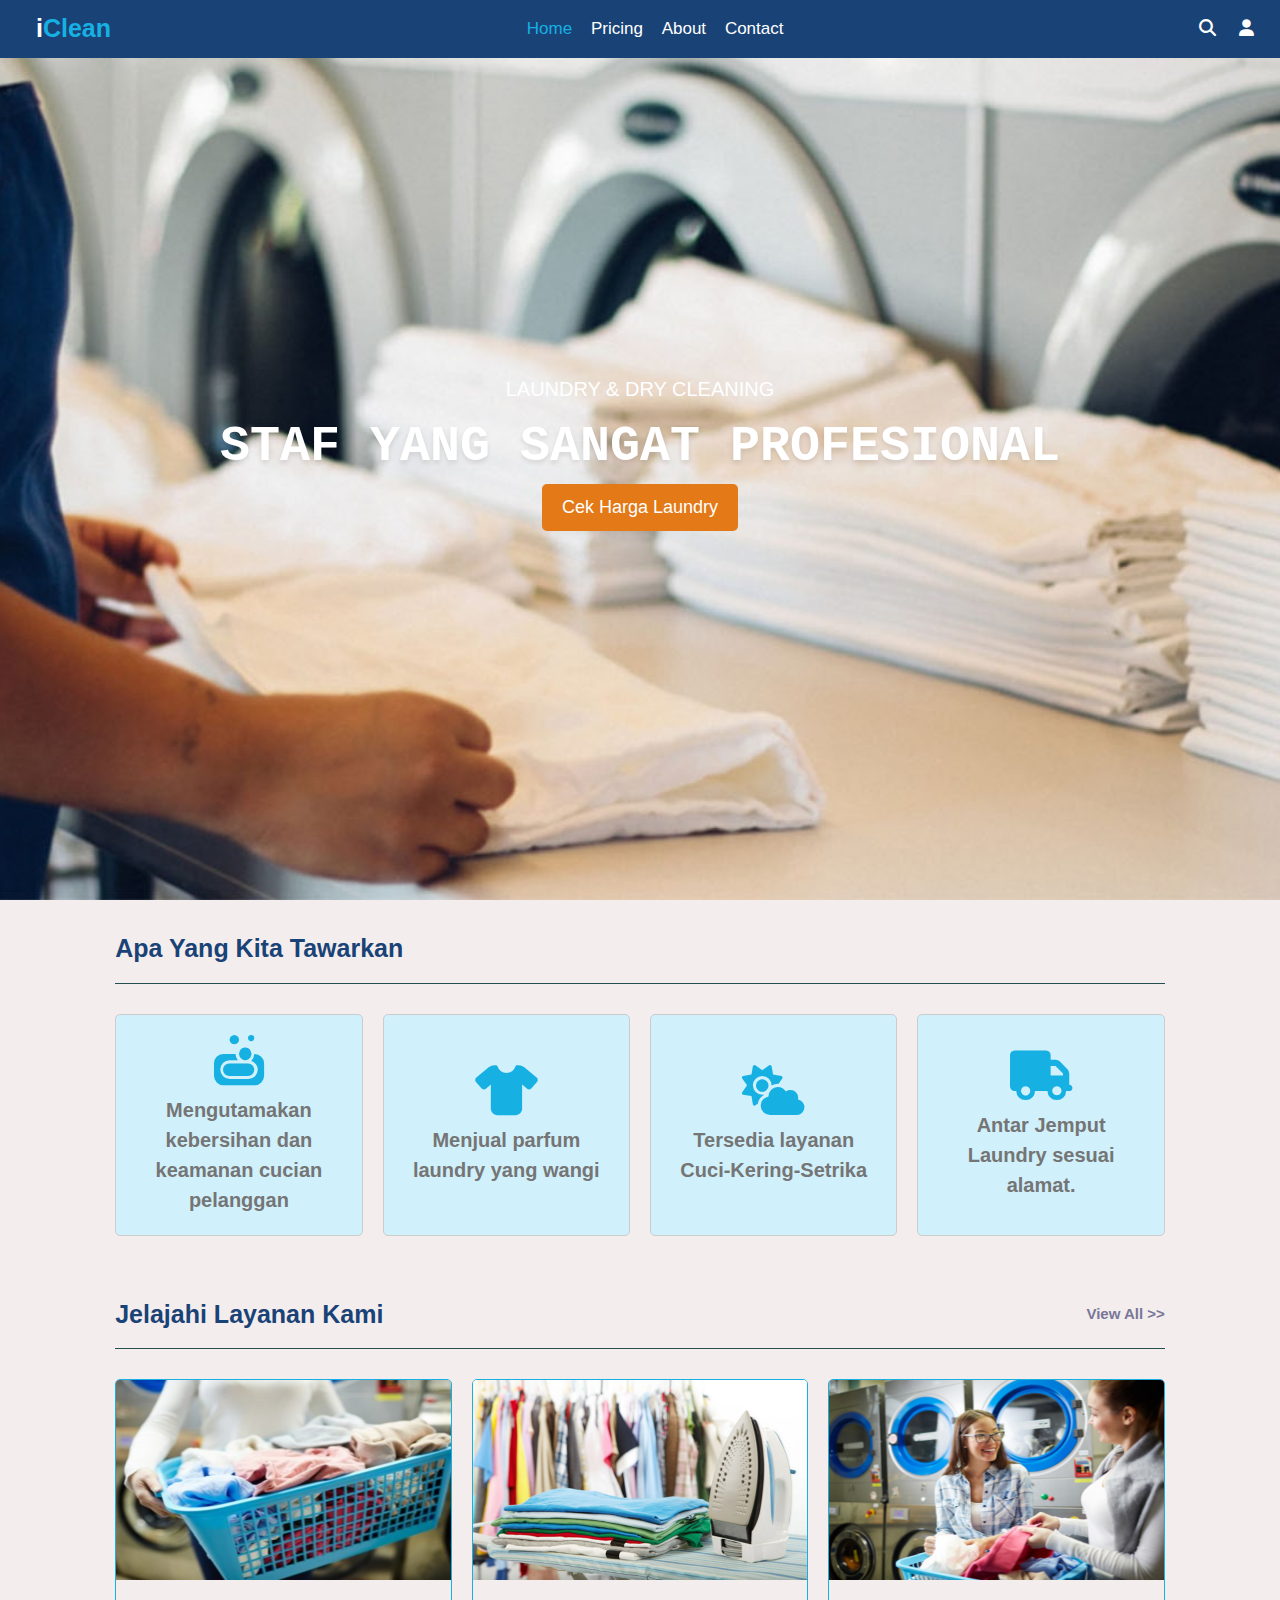
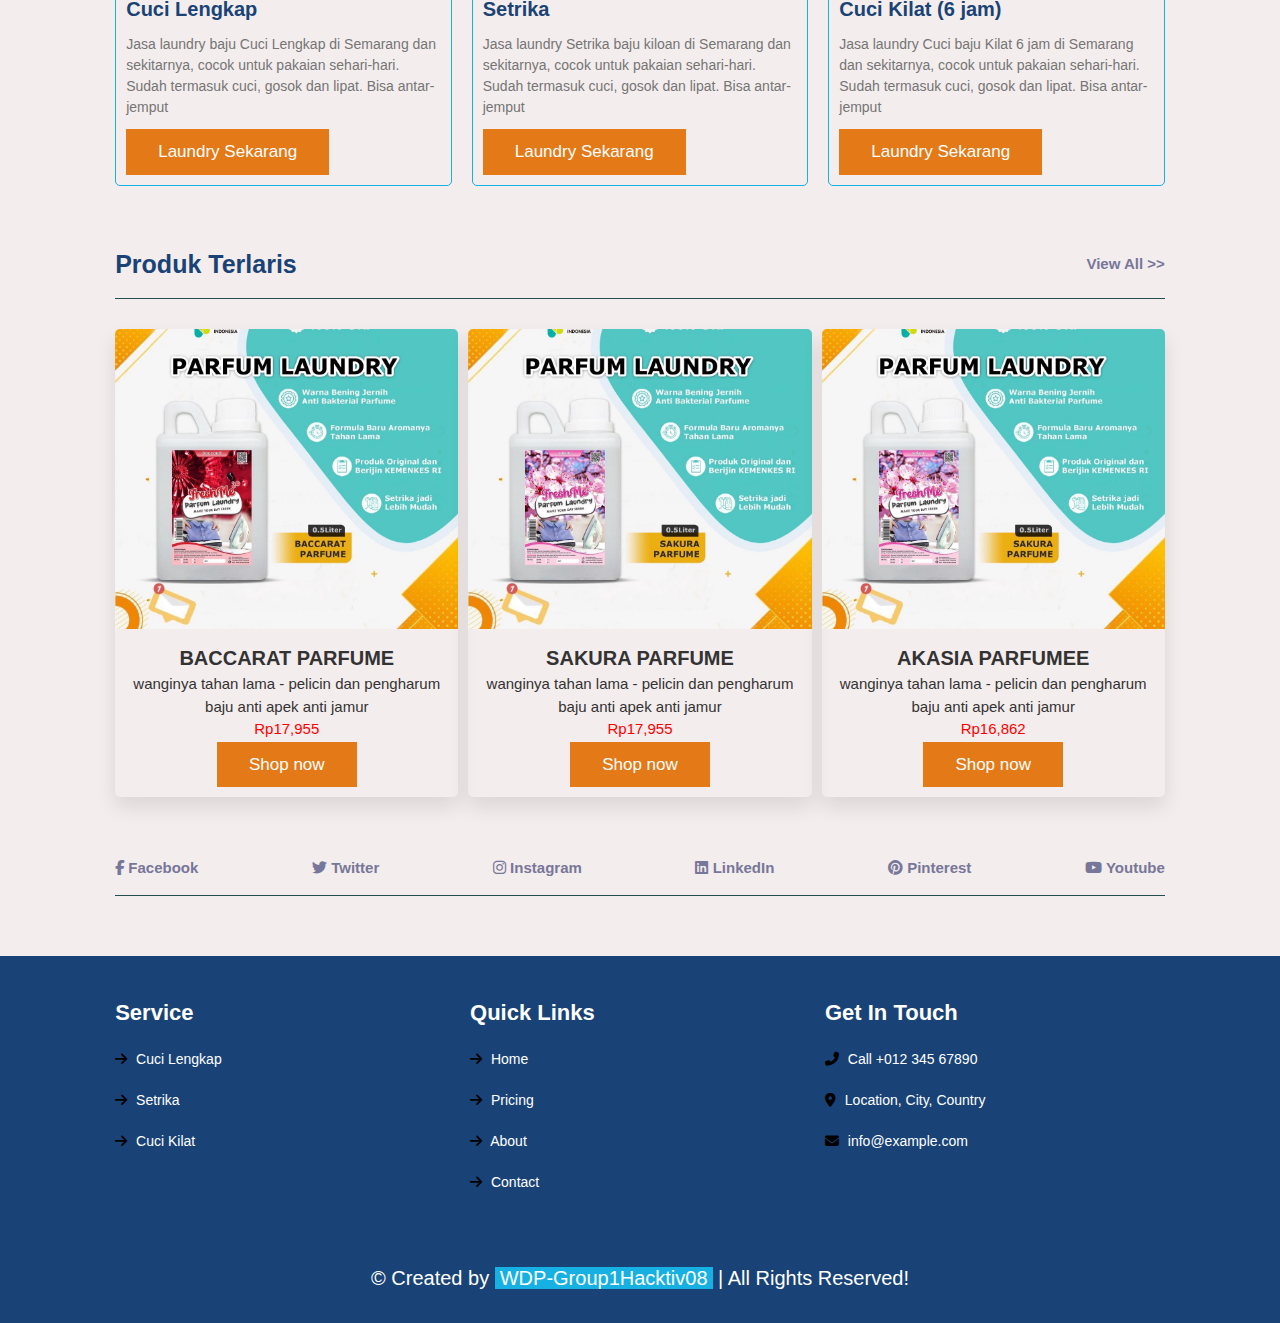
==== commit 0d14607d: "Menambahkan pop up" ====
--- a/index.html
+++ b/index.html
@@ -1,55 +1,89 @@
 <!DOCTYPE html>
-<html lang="en">
-
-<head>
-  <meta charset="UTF-8" />
-  <meta http-equiv="X-UA-Compatible" content="IE=edge" />
-  <meta name="viewport" content="width=device-width, initial-scale=1.0" />
-  <link rel="stylesheet" type="text/css" href="css/style.css" />
-  <link rel="stylesheet" href="https://cdnjs.cloudflare.com/ajax/libs/font-awesome/6.4.0/css/all.min.css" />
-  <link href="https://unpkg.com/boxicons@2.1.1/css/boxicons.min.css" rel="stylesheet" />
-
-  <title>iClean</title>
-</head>
-
-<body>
-  <!-- Navbar Start -->
-  <header>
-    <div id="menu-bar" class="fas fa-bars"></div>
-
-    <a href="index.html" class="logo"><span class="text-primary">i</span>Clean</a>
-
-    <nav class="navbar">
-      <a href="index.html" class="active">Home</a>
-      <a href="pricing.html">Pricing</a>
-      <a href="about.html">About</a>
-      <a href="contact.html">Contact</a>
-    </nav>
-
-    <div class="icons">
-      <i class="fas fa-search" id="search-btn"></i>
-      <a href="login.html"><i class="fas fa-user" id="login-btn"></i></a>
-    </div>
-
-    <form action="" class="search-bar-container">
-      <input type="search" id="search-bar" placeholder="search here..." />
-      <label for="search-bar" class="fas fa-search"></label>
-    </form>
-  </header>
-  <!-- Navbar End -->
-
-  <!-- Carousel Start -->
-  <section class="home" id="home" style="background-image: url('gambar/bg.jpg');">
-    <div class="content">
+<html>
+  <head>
+    <meta charset="UTF-8" />
+    <meta http-equiv="X-UA-Compatible" content="IE=edge" />
+    <meta name="viewport" content="width=device-width, initial-scale=1.0" />
+    <link rel="stylesheet" type="text/css" href="css/style.css" />
+    <link rel="stylesheet" href="https://cdnjs.cloudflare.com/ajax/libs/font-awesome/6.4.0/css/all.min.css" />
+    <link href="https://unpkg.com/boxicons@2.1.1/css/boxicons.min.css" rel="stylesheet" />
+
+    <title>iClean</title>
+    <style></style>
+  </head>
+  <body>
+    <!-- Navbar Start -->
+    <header>
+      <div id="menu-bar" class="fas fa-bars"></div>
+
+      <a href="index.html" class="logo"><span class="text-primary">i</span>Clean</a>
+
+      <nav class="navbar">
+        <a href="index.html" class="active">Home</a>
+        <a href="pricing.html">Pricing</a>
+        <a href="about.html">About</a>
+        <a href="contact.html">Contact</a>
+      </nav>
+
+      <div class="icons">
+        <i class="fas fa-search" id="search-btn"></i>
+        <a href="login.html"><i class="fas fa-user" id="login-btn"></i></a>
+      </div>
+
+      <form action="" class="search-bar-container">
+        <input type="search" id="search-bar" placeholder="search here..." />
+        <label for="search-bar" class="fas fa-search"></label>
+      </form>
+    </header>
+    <!-- Navbar End -->
+
+    <!-- Caraosel Start -->
+    <div class="banner" style="background-image: url('gambar/bg.jpg')">
       <p>LAUNDRY & DRY CLEANING</p>
       <h3>Staf yang Sangat Profesional</h3>
-      <button type="button"class="btn"data-bs-toggle="modal" data-bs-target="#staticBackdropSlide1">Cek Harga Laundry</button>
-    </div>
-  </section>
-  <!-- Carousel End -->
-
-
-  <!-- Services Start -->
+      <a href="#" class="button-modal">Cek Harga Laundry</a>
+    </div>
+
+    <!-- Modal (contoh) -->
+    <div id="myModal" class="modal">
+      <div class="modal-content">
+        <span class="close">&times;</span>
+        <h2>Tabel Harga Laundry & Parfume Laundry</h2>
+        <table>
+          <tr>
+            <th>Jenis Pakaian</th>
+            <th>Harga</th>
+          </tr>
+          <tr>
+            <td>Cuci Lengkap</td>
+            <td>Rp 6.000/kg</td>
+          </tr>
+          <tr>
+            <td>Setrika</td>
+            <td>Rp 5.000/kg</td>
+          </tr>
+          <tr>
+            <td>Cuci Kilat</td>
+            <td>Rp 12.000/kg</td>
+          </tr>
+          <tr>
+            <td>Baccarat Parfume</td>
+            <td>Rp 17.955</td>
+          </tr>
+          <tr>
+            <td>Sakura Parfume</td>
+            <td>Rp 17.955</td>
+          </tr>
+          <tr>
+            <td>Akasia Parfume</td>
+            <td>Rp 16.862</td>
+          </tr>
+        </table>
+      </div>
+    </div>
+    <!-- Caraosel End -->
+
+      <!-- Services Start -->
   <section>
     <h1 class="title"><span>Apa Yang Kita Tawarkan</span></h1>
     <div class="icon-grid">
@@ -197,8 +231,27 @@
   <!-- Footer End -->
 
 
-  <!-- Javascript -->
-  <script src="js/script.js"></script>
-</body>
-
-</html>+
+    <script>
+      // Script untuk menampilkan atau menyembunyikan modal
+      var modal = document.getElementById("myModal");
+      var buttonModal = document.getElementsByClassName("button-modal")[0];
+      var closeButton = document.getElementsByClassName("close")[0];
+
+      buttonModal.onclick = function () {
+        modal.style.display = "block";
+      };
+
+      closeButton.onclick = function () {
+        modal.style.display = "none";
+      };
+
+      window.onclick = function (event) {
+        if (event.target == modal) {
+          modal.style.display = "none";
+        }
+      };
+    </script>
+    <script src="js/script.js"></script>
+  </body>
+</html>
--- a/css/style.css
+++ b/css/style.css
@@ -243,7 +243,7 @@
   display: none;
 }
 
-.home {
+.banner {
   min-height: 100vh;
   display: flex;
   align-items: center;
@@ -253,13 +253,10 @@
   z-index: 0;
   background-size: cover;
   background-position-x: center;
-}
-
-.home .content {
-  text-align: center;
-}
-
-.home .content h3 {
+  background-image: url("gambar/bg.jpg");
+}
+
+.banner h3 {
   font-size: 5rem;
   font-family: monospace;
   color: #fff;
@@ -267,10 +264,92 @@
   text-shadow: 0 0.3rem 0.5rem rgba(0, 0, 0, 0.1);
 }
 
-.home .content p {
+.banner p {
   font-size: 2rem;
   color: #fff;
   padding: 0.5rem 0;
+}
+
+.button-modal {
+  font-size: 18px;
+  padding: 10px 20px;
+  color: #fff;
+  background: var(--orange);
+  text-decoration: none;
+  border-radius: 5px;
+}
+
+.button-modal:hover {
+  background: rgba(255, 165, 0, 0.5);
+  color: #b7cdb5;
+}
+
+/* Style untuk model (contoh) */
+.modal {
+  display: none;
+  position: fixed;
+  z-index: 1;
+  left: 0;
+  top: 0;
+  width: 100%;
+  height: 100%;
+  overflow: auto;
+  background-color: rgba(0, 0, 0, 0.4);
+}
+
+.modal-content {
+  background-color: #fefefe;
+  margin: 15% auto;
+  padding: 20px;
+  border: 1px solid #888;
+  width: 80%;
+  max-width: 400px;
+}
+
+.modal-content h2 {
+  text-align: center;
+}
+
+.close {
+  color: #aaa;
+  float: center;
+  font-size: 30px;
+  cursor: pointer;
+}
+
+.close:hover,
+.close:focus {
+  color: black;
+  text-decoration: none;
+}
+
+.table {
+  width: 100%;
+  border-collapse: collapse;
+  margin-bottom: 20px;
+}
+
+.th .td {
+  padding: 8px;
+  text-align: left;
+  border-bottom: 1px solid #ddd;
+}
+
+.th {
+  background-color: #f2f2f2;
+}
+
+.open-modal-button {
+  padding: 10px 20px;
+  background-color: #4caf50;
+  color: #fff;
+  text-decoration: none;
+  border-radius: 5px;
+  cursor: pointer;
+}
+
+.open-modal-button:hover {
+  background-color: #45a049;
 }
 
 .heading {
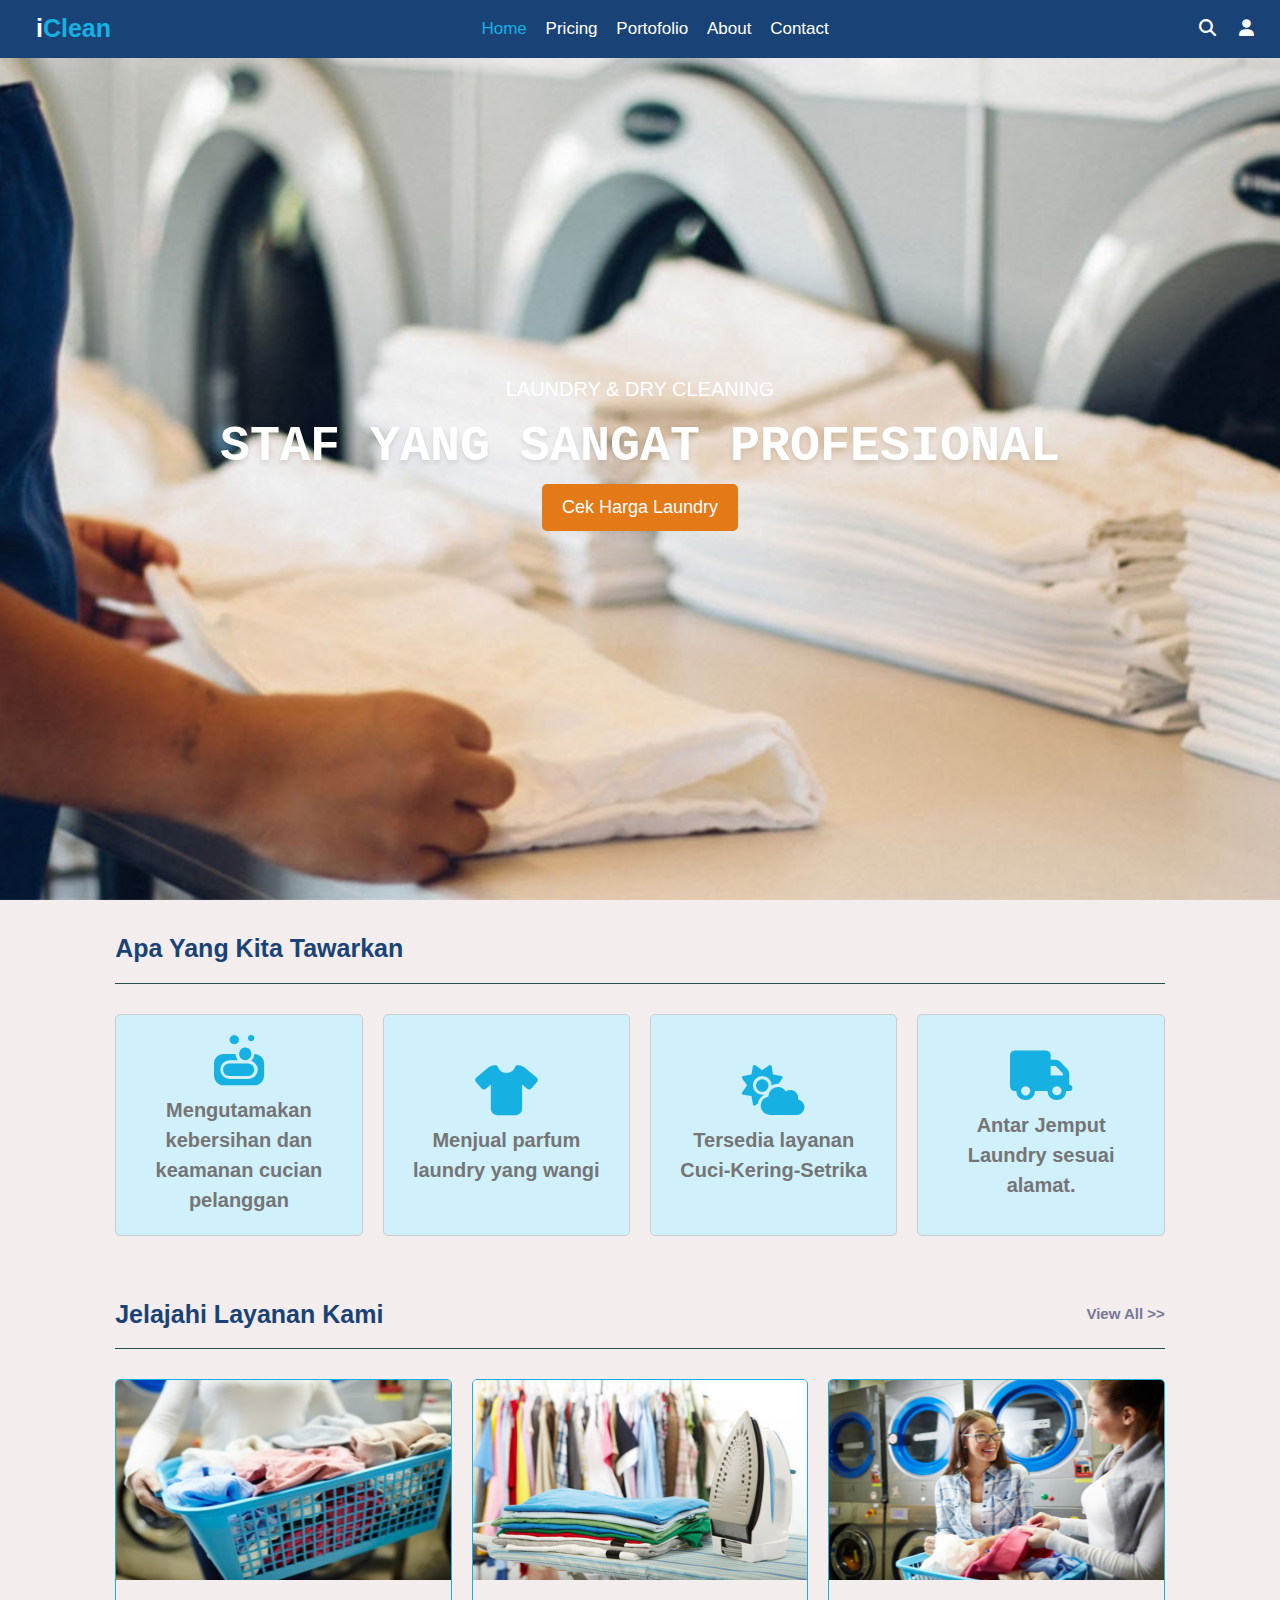
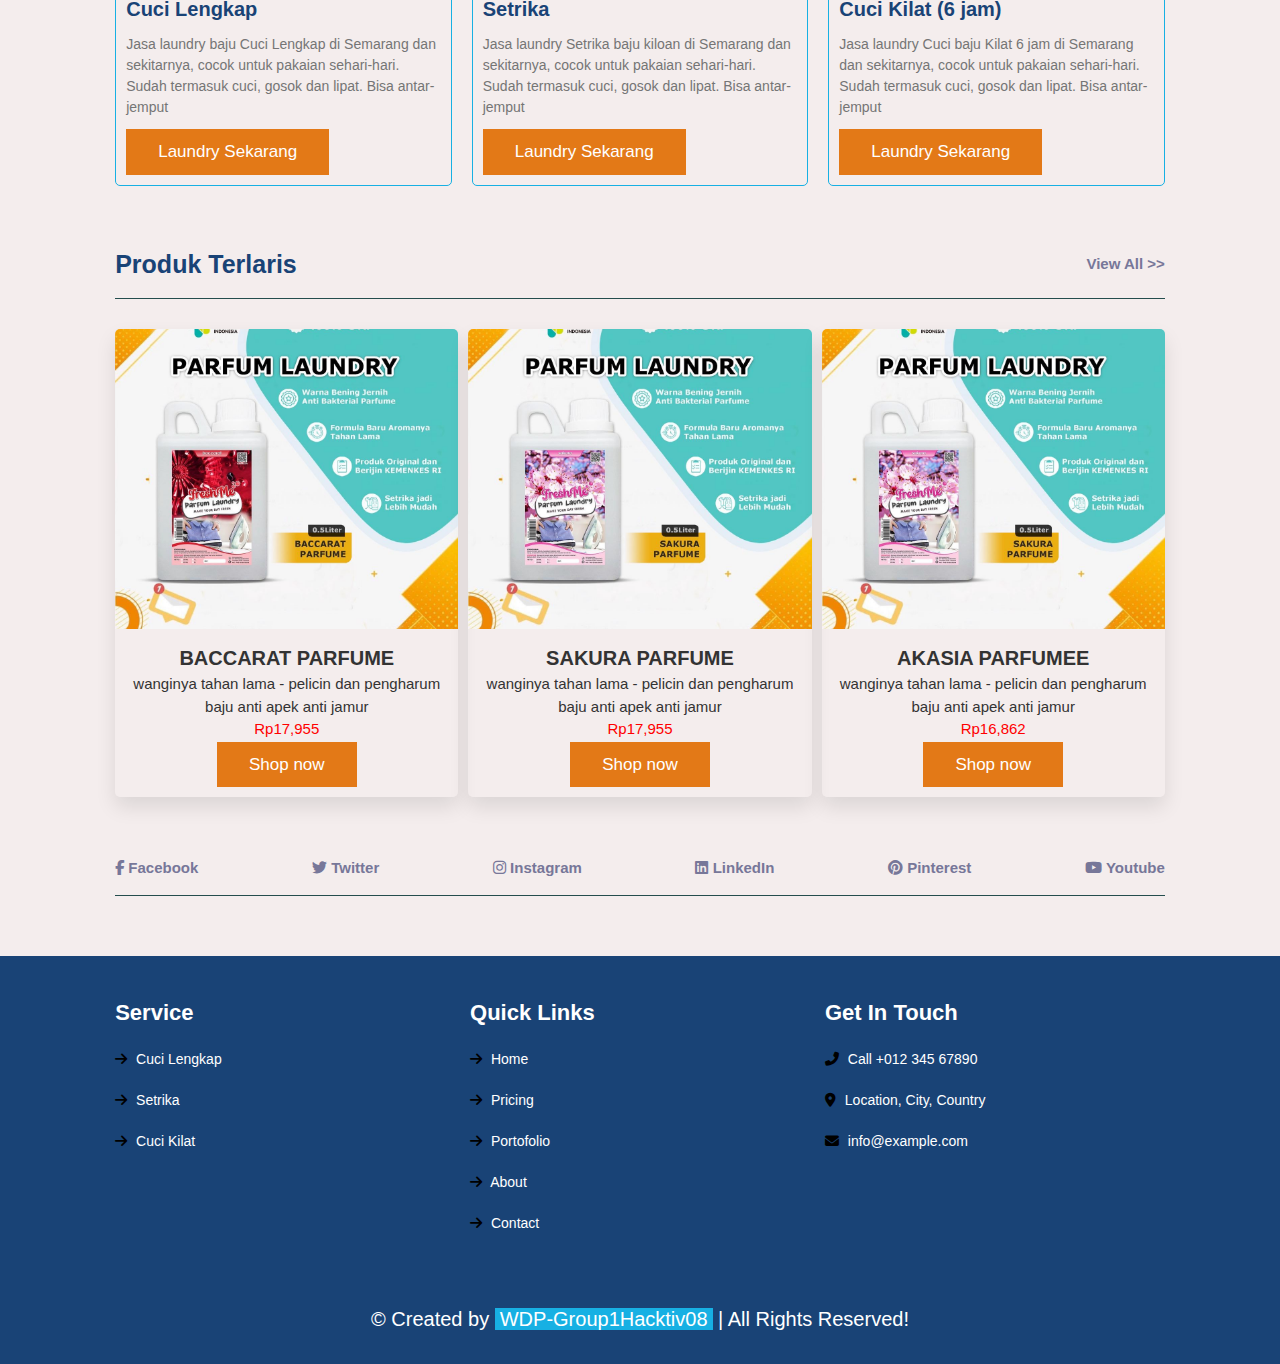
==== commit 20bd0c03: "add page portofolio" ====
--- a/index.html
+++ b/index.html
@@ -21,6 +21,7 @@
       <nav class="navbar">
         <a href="index.html" class="active">Home</a>
         <a href="pricing.html">Pricing</a>
+        <a href="portofolio.html">Portofolio</a>
         <a href="about.html">About</a>
         <a href="contact.html">Contact</a>
       </nav>
@@ -211,6 +212,7 @@
         <h3> Quick Links</h3>
         <a href="index.html"> <i class="fas fa-arrow-right"></i> Home</a>
         <a href="pricing.html"> <i class="fas fa-arrow-right"></i> Pricing</a>
+        <a href="portofolio.html"> <i class="fas fa-arrow-right"></i> Portofolio</a>
         <a href="about.html"> <i class="fas fa-arrow-right"></i> About</a>
         <a href="contact.html"> <i class="fas fa-arrow-right"></i> Contact</a>
       </div>
--- a/css/style.css
+++ b/css/style.css
@@ -246,10 +246,11 @@
 .banner {
   min-height: 100vh;
   display: flex;
-  align-items: center;
   justify-content: center;
+  align-items: center;
   flex-flow: column;
   position: relative;
+  text-align: center;
   z-index: 0;
   background-size: cover;
   background-position-x: center;
@@ -262,6 +263,7 @@
   color: #fff;
   text-transform: uppercase;
   text-shadow: 0 0.3rem 0.5rem rgba(0, 0, 0, 0.1);
+  text-align: center; /* Menambahkan property text-align: center; */
 }
 
 .banner p {
@@ -834,11 +836,11 @@
   padding-bottom: 13px;
 }
 
-.input100:focus + .focus-input100::before {
-  width: 100%;
-}
-
-.has-val.input100 + .focus-input100::before {
+.input100:focus+.focus-input100::before {
+  width: 100%;
+}
+
+.has-val.input100+.focus-input100::before {
   width: 100%;
 }
 
@@ -1079,4 +1081,4 @@
 
 #closePopup:hover {
   background-color: #555;
-}
+}